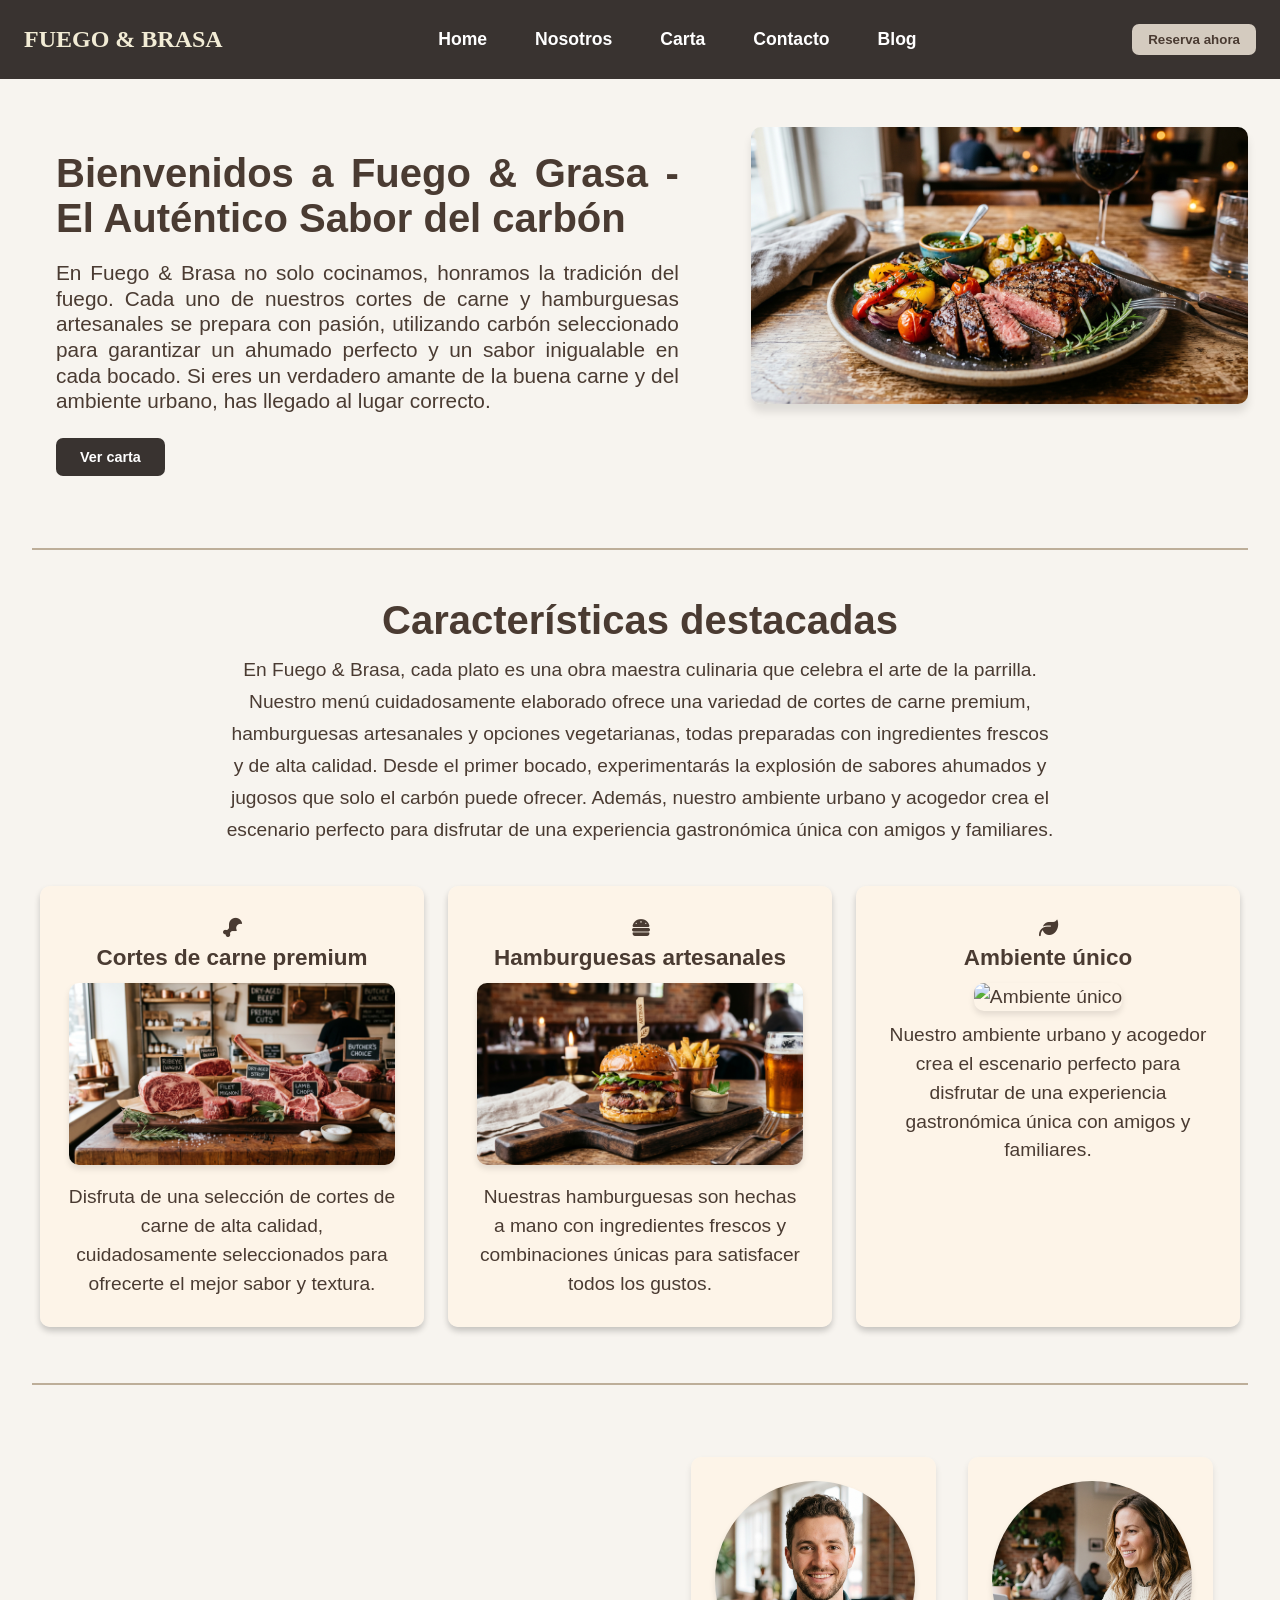
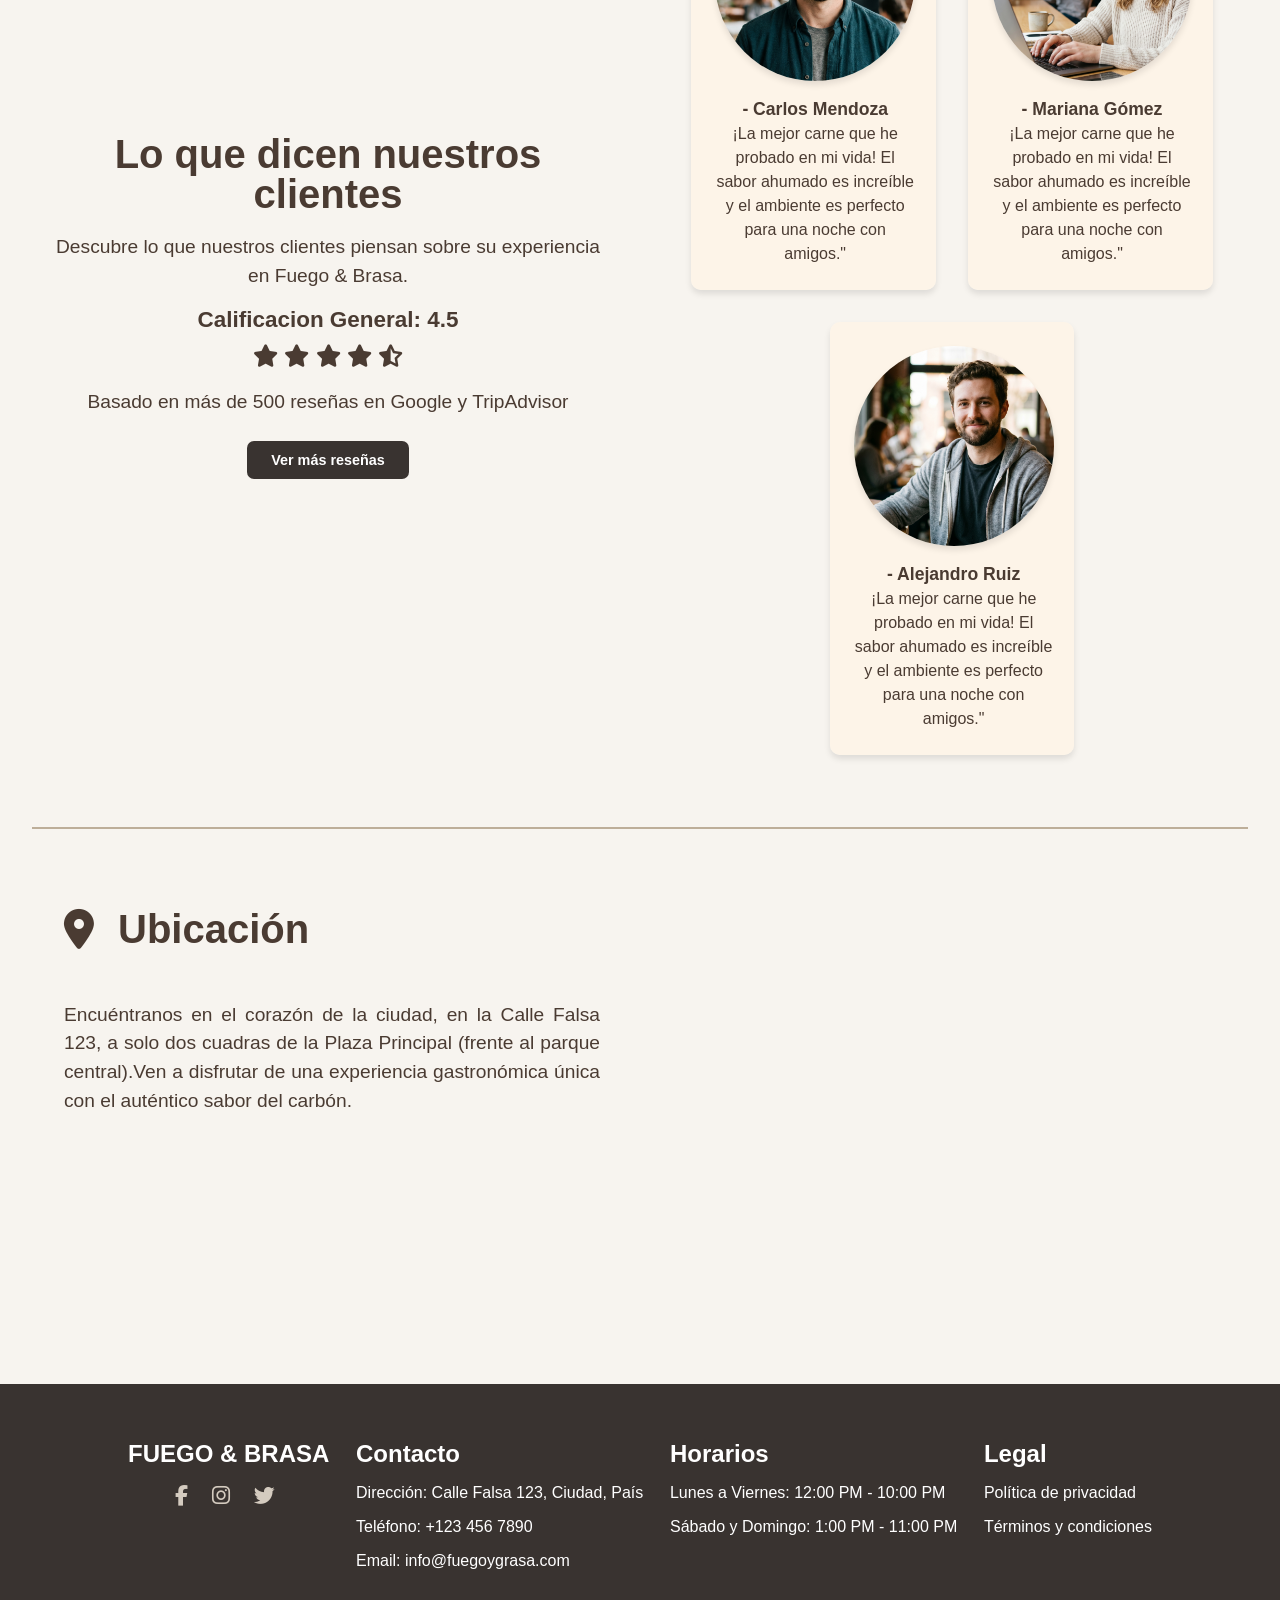
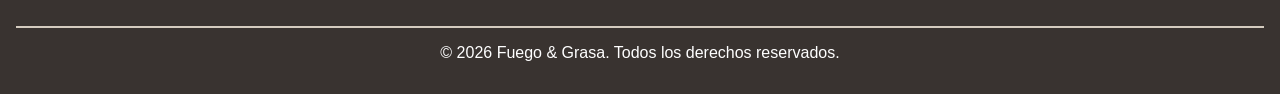
==== index.html @ 86fd3801 "Commit de la implementación del apartado de "Nosotros" con algunas secciones y con sus respectivos e" ====
<!DOCTYPE html>
<html lang="en">
<head>
    <meta charset="UTF-8">
    <meta name="viewport" content="width=device-width, initial-scale=1.0">
    <link rel="stylesheet" href="styles/styles.css">
    <link rel="icon" href="assets/favicon.ico" type="image/x-icon">
    <link rel="stylesheet" href="https://cdnjs.cloudflare.com/ajax/libs/font-awesome/6.5.1/css/all.min.css">
    <title>Fuego & Brasa</title>
</head>
<body>
    <header>
        <nav>
            <h2 class="logo">FUEGO & BRASA</h2>
            <ul>
                <li><a href="index.html">Home</a></li>
                <li><a href="nosotros.html">Nosotros</a></li>
                <li><a href="#carta">Carta</a></li>
                <li><a href="#contacto">Contacto</a></li>
                <li><a href="#blog">Blog</a></li>
            </ul>
            <button class="btn-reservar">Reserva ahora</button>
        </nav>
    </header>
    <main>
        <section id="contenido-principal"> 
            <div class="contenido-texto">
                <h2>Bienvenidos a Fuego & Grasa - El Auténtico Sabor del carbón</h2>
                <p>En Fuego & Brasa no solo cocinamos, honramos la tradición del fuego. Cada uno de nuestros cortes de carne y hamburguesas artesanales se prepara con pasión, utilizando carbón seleccionado para garantizar un ahumado perfecto y un sabor inigualable en cada bocado. Si eres un verdadero amante de la buena carne y del ambiente urbano, has llegado al lugar correcto.</p>
                <button class="btn-verCarta">Ver carta</button>
            </div>    
            <div class="contenido-imagen">
                <img src="assets/img/ImgHero.jpeg" alt="Imagen de carne a la parrilla" class="hero-image">
            </div>     
        </section>
        <hr class="separacion">
        <section id="contenido-destacado">
            <div class="contenido-texto">
                <h2>Características destacadas</h2>
                <p>En Fuego & Brasa, cada plato es una obra maestra culinaria que celebra el arte de la parrilla. Nuestro menú cuidadosamente elaborado ofrece una variedad de cortes de carne premium, hamburguesas artesanales y opciones vegetarianas, todas preparadas con ingredientes frescos y de alta calidad. Desde el primer bocado, experimentarás la explosión de sabores ahumados y jugosos que solo el carbón puede ofrecer. Además, nuestro ambiente urbano y acogedor crea el escenario perfecto para disfrutar de una experiencia gastronómica única con amigos y familiares.</p>
            </div>    
                

                <div class="caracteristicas">
                    <div class="caracteristica">
                        <i class="fas fa-drumstick-bite"></i>
                        <h3>Cortes de carne premium</h3>
                        <img src="assets/img/ImgCarnes.jpeg" alt="Cortes de carne premium" class="caracteristica-imagen">
                        <p>Disfruta de una selección de cortes de carne de alta calidad, cuidadosamente seleccionados para ofrecerte el mejor sabor y textura.</p>
                    </div>
                    <div class="caracteristica">
                        <i class="fas fa-hamburger"></i>
                        <h3>Hamburguesas artesanales</h3>
                        <img src="assets/img/ImgHamburguesa.jpeg" alt="Hamburguesas artesanales" class="caracteristica-imagen">
                        <p>Nuestras hamburguesas son hechas a mano con ingredientes frescos y combinaciones únicas para satisfacer todos los gustos.</p>
                    </div>
                    <div class="caracteristica">
                        <i class="fas fa-leaf"></i>
                        <h3>Ambiente único</h3>
                        <img src="assets/img/ImgAmbiente.jpeg" alt="Ambiente único" class="caracteristica-imagen">
                        <p>Nuestro ambiente urbano y acogedor crea el escenario perfecto para disfrutar de una experiencia gastronómica única con amigos y familiares.</p>
                    </div>
                </div>
        </section>
        <hr class="separacion">
        <section id="contenedor-testimonios">
            <div class="contenido-texto">
                <h2>Lo que dicen nuestros clientes</h2>
                <p>Descubre lo que nuestros clientes piensan sobre su experiencia en Fuego & Brasa.</p>

                <h3 class="calificacion">Calificacion General: 4.5 
                    <div class="estrellas">
                        <i class="fas fa-star"></i>
                        <i class="fas fa-star"></i>
                        <i class="fas fa-star"></i>
                        <i class="fas fa-star"></i>
                        <i class="fas fa-star-half-alt"></i>
                    </div>
                </h3>
                <p>Basado en más de 500 reseñas en Google y TripAdvisor</p>
                <button class="btn-verResenas">Ver más reseñas</button>
            </div>

            <div class="testimonios">
                <div class="testimonio">
                    <img src="assets/img/ImgCarlosMendoza.jpeg" alt="Carlos Mendoza" class="testimonio-imagen">
                    <p><span class="nombre-persona">- Carlos Mendoza</span><br>¡La mejor carne que he probado en mi vida! El sabor ahumado es increíble y el ambiente es perfecto para una noche con amigos."</p> 
                    
                </div>
                <div class="testimonio">
                    <img src="assets/img/ImgMarianaGomez.jpeg" alt="Mariana Gómez" class="testimonio-imagen">
                    <p><span class="nombre-persona">- Mariana Gómez</span><br>¡La mejor carne que he probado en mi vida! El sabor ahumado es increíble y el ambiente es perfecto para una noche con amigos."</p>
                    
                </div>
                <div class="testimonio">
                    <img src="assets/img/ImgAlejandroRuiz.jpeg" alt="Alejandro Ruiz" class="testimonio-imagen">
                    <p><span class="nombre-persona">- Alejandro Ruiz</span><br>¡La mejor carne que he probado en mi vida! El sabor ahumado es increíble y el ambiente es perfecto para una noche con amigos."</p>
                    
                </div>
            </div>
        </section>
        <hr class="separacion">
        <section id="ubicacion">
            <div class="contenido-texto">
                <h2><i class="fas fa-map-marker-alt"></i>Ubicación</h2>
                <p>Encuéntranos en el corazón de la ciudad, en la Calle Falsa 123, a solo dos cuadras de la Plaza Principal (frente al parque central).Ven a disfrutar de una experiencia gastronómica única con el auténtico sabor del carbón.</p>
            </div>
            <div class="mapa">
                <iframe src="https://www.google.com/maps/embed?pb=!1m18!1m12!1m3!1d3153.0865678901234!2d-122.41941548468123!3d37.77492977975956!2m3!1f0!2f0!3f0!3m2!1i1024!2i768!4f13.1!3m3!1m2!1s0x8085809c12345678%3A0xabcdef1234567890!2sCalle%20Falsa%20123%2C%20Ciudad%20Ejemplo%2C%20Pa%C3%ADs%20Ejemplo!5e0!3m2!1ses-419!2sve!4v1700000000000" width="600" height="450" style="border:0;" allowfullscreen="" loading="lazy"></iframe>
            </div>
    </main>
    <footer>
        <div class="footer-content">
            <div class="primer-contenido">
                <h2>FUEGO & BRASA</h2>
                <div class="redes-sociales">
                    <a href="https://www.facebook.com/fuegoygrasa" target="_blank">
                        <i  class ="fab fa-facebook-f"></i>
                        <span class="texto-oculto">Facebook</span>
                    </a>
                    <a href="https://www.instagram.com/fuegoygrasa" target="_blank">
                        <i class="fab fa-instagram"></i>
                        <span class="texto-oculto">Instagram</span>
                    </a>
                    <a href="https://www.twitter.com/fuegoygrasa" target="_blank">
                        <i class="fab fa-twitter"></i>
                        <span class="texto-oculto">Twitter</span>
                    </a>
                </div>
            </div>
            
            <div class="informacion-contenedor">
                <h2>Contacto</h2>
                <p>Dirección: Calle Falsa 123, Ciudad, País</p>
                <p>Teléfono: +123 456 7890</p>
                <p>Email: info@fuegoygrasa.com</p>
            </div>
            
            <div class="informacion-contenedor">
                <h2>Horarios</h2>
                <p>Lunes a Viernes: 12:00 PM - 10:00 PM</p>
                <p>Sábado y Domingo: 1:00 PM - 11:00 PM</p>
            </div>
            <div class="informacion-contenedor">
                <h2>Legal</h2>
                <p>Política de privacidad</p>
                <p>Términos y condiciones</p>
            </div>
        </div>
        <hr>
        <p class="copyright">&copy; 2026 Fuego & Grasa. Todos los derechos reservados.</p>
    </footer>
</body>
</html>
---- styles/styles.css ----
* {
    margin: 0;
    padding: 0;
    box-sizing: border-box;
    font-family: 'Open Sans', sans-serif;
}

body {
    background-color: #F7F4EF;
    color: #4A3B32;
}


nav {
    background-color: #393330;
    color: #fff;
    padding: 1.5rem;
    display: flex;
    align-items: center;
    gap: 7rem;
    justify-content: space-between;
    width: 100%; /* Asegura que el nav ocupe todo el ancho de la página */
}

nav .logo {
    font-size: 1.5rem;
    font-weight: bold;
    color: #fff9e0ef;
    font-family: 'Spicy Rice', cursive;
}

nav ul {
    list-style: none;
    display: flex;
    gap: 3rem;
}


nav ul li a {
    color: #fff;
    text-decoration: none;
    font-weight: bold;
    font-size: 1.1rem;
}

nav ul li a:hover {
    text-decoration: underline;
    text-underline-offset: 7px; /*Especiado entre el subrayado y el enlace*/
}

nav .btn-reservar {
    background-color: #fff5e7c8;
    padding: 0.5rem 1rem;
    border: none;
    border-radius: 7px;
    color: #4A3B32;
    font-weight: bold;
    cursor: pointer;
    transform: translateX(0);
    transition: transform 0.3s ease;
}

nav .btn-reservar:hover {
    background-color: #fff5e7;
    transition: background-color 0.3s ease;
    transform: translateX(-5px);
    transition: transform 0.3s ease;
}

nav .btn-reservar:active {
    background-color: #fff5e7c8;
}

main #contenido-principal {
    /*border: 10px solid red;*/
    display: flex;
    flex-direction: row;
    padding: 2rem;
    gap: 3rem;
    margin: 1rem 0;
}

main #contenido-principal .contenido-texto {
    /*border: 10px solid blue;*/
    font-size: 1.2rem;
    text-align: justify;
    padding: 1.5rem;
}

main #contenido-principal .contenido-texto h2 {
    margin-bottom: 1.2rem;
    font-size: 2.5rem;
}

main #contenido-principal .contenido-texto p {
    line-height: 1.6rem;
    font-size: 1.3rem;
}

main #contenido-principal .contenido-texto .btn-verCarta {
    margin-top: 1.5rem;
    background-color: #393330;
    color: #fff;
    padding: 0.7rem 1.5rem;
    border: none;
    border-radius: 7px;
    font-weight: bold;
    font-size: 0.9rem;
    cursor: pointer;
    transform: translateX(0);
    transition: transform 0.3s ease; /* Agrega una transición suave para el movimiento */
}

main #contenido-principal .contenido-texto .btn-verCarta:hover {
    transition: background-color 0.3s ease;
    background-color: #4A3B32;
    transform: translateX(5px);
    transition: transform 0.3s ease; 
}

.hero-image {
    width: 100%;
    height: auto;
    object-fit: cover; /* Asegura que la imagen mantenga su proporción y cubra el área asignada */
    border-radius: 10px;
    box-shadow: 0 8px 8px rgba(0, 0, 0, 0.1);
}


main #contenido-destacado {
    /*border: 10px solid rgb(0, 255, 247);*/
    padding: 1.5rem;
    text-align: center;
    line-height: 1.8rem;
    font-size: 1.2rem;
    display: flex;
    flex-direction: column;
    justify-content: center;
    align-items: center;
    margin: 1rem 0;
}

main #contenido-destacado .contenido-texto {
    /*border: 10px solid rgb(43, 129, 205);*/
    padding: 1rem;
    width: 70%;
}

main #contenido-destacado .contenido-texto h2 {
    margin-bottom: 1.2rem;
    font-size: 2.5rem;
}

main #contenido-destacado .contenido-texto p {
    line-height: 2rem;
    font-size: 1.2rem;
}

main #contenido-destacado .caracteristicas {
    /*border: 10px solid purple;*/
    display: flex;
    gap: 1.5rem;
    margin-top: 0.5rem;
    padding: 1rem;
}

main #contenido-destacado .caracteristicas .caracteristica {
    border: none;
    border-radius: 10px;
    box-shadow: 0 4px 6px rgba(0, 0, 0, 0.2);
    background-color: #fff5e7c8;
    padding: 1.8rem;
    flex: 1; /* Permite que cada característica ocupe el mismo espacio disponible */
    transition: transform 0.3s ease; 
}

main #contenido-destacado .caracteristicas .caracteristica:hover {
    transform: translateY(-5px);
    transition: transform 0.3s ease;
    box-shadow: 0 8px 12px rgba(0, 0, 0, 0.2); /* Agrega una sombra más pronunciada al hacer hover */
}

main #contenido-destacado .caracteristicas .caracteristica-imagen {
    margin: 10px 0;
    border: none;
    width: 100%;
    border-radius: 10px;
    box-shadow: 0 4px 6px rgba(0, 0, 0, 0.1);
    object-fit: cover; /* Asegura que la imagen mantenga su proporción y cubra el área asignada */
}

main #contenedor-testimonios {
    /*border: 10px solid rgb(255, 0, 0);*/
    display: grid;
    grid-template-columns: repeat(2, 1fr);
    gap: 2rem;
    padding: 2rem;
    margin: 1rem 0;
}

main #contenedor-testimonios .contenido-texto {
    /*border: 10px solid rgb(0, 255, 0);*/
    padding: 1.5rem;
    text-align: center;
    line-height: 1.8rem;
    font-size: 1.2rem;
    margin: auto;
}

main #contenedor-testimonios .contenido-texto h2 {
    margin-bottom: 1.2rem;
    font-size: 2.5rem;
    line-height: 2.5rem;
}

main #contenedor-testimonios .contenido-texto .calificacion {
    display: flex;
    flex-direction: column;
    justify-content: center;
    gap: 0.5rem;
    margin: 1rem 0;
}

main #contenedor-testimonios .contenido-texto .btn-verResenas{
    margin-top: 1.5rem;
    background-color: #393330;
    color: #fff;
    padding: 0.7rem 1.5rem;
    border: none;
    border-radius: 7px;
    font-weight: bold;
    font-size: 0.9rem;
    cursor: pointer;
    transform: translateY(0);
    transition: transform 0.3s ease; /* Agrega una transición suave para el movimiento */
}

main #contenedor-testimonios .contenido-texto .btn-verResenas:hover {
    transition: background-color 0.3s ease;
    background-color: #4A3B32;
    transform: translateY(-5px);
    transition: transform 0.3s ease; 
}

main #contenedor-testimonios .testimonios {
    /*border: 10px solid rgb(224, 57, 227);*/
    display: flex;
    flex-wrap: wrap;
    justify-content: center;
    gap: 2rem;
    padding: 1.5rem;
}

main #contenedor-testimonios .testimonio {
    display: grid;
    grid-template-columns: repeat(1, 1fr);
    text-align: justify;
    gap: 1rem;
    border: none;
    background-color: #fff5e7c8;
    padding: 1.5rem;
    border-radius: 10px;
    box-shadow: 0 4px 6px rgba(0, 0, 0, 0.1);
    width: 45%; /* Asegura que cada testimonio ocupe todo el ancho disponible dentro de su contenedor */
    justify-items: center; /* Centra el contenido dentro de cada testimonio */
    overflow: hidden;
}

main #contenedor-testimonios .testimonio .nombre-persona {
    font-weight: bold;
    font-size: 1.1rem;
}

main #contenedor-testimonios .testimonio p {
    font-size: 1rem;
    line-height: 1.5rem;
    text-align: center;
    margin: auto;
}

main #contenedor-testimonios .testimonio .testimonio-imagen {
    width: 200px;
    height: 200px;
    border-radius: 50%;
    object-fit: cover;
    box-shadow: 0 4px 6px rgba(0, 0, 0, 0.1);
}

main #ubicacion {
    display: grid;
    grid-template-columns: repeat(2, 1fr);
    /*border: 10px solid rgb(255, 0, 255);*/
    padding: 1.5rem;
    text-align: center;
    line-height: 1.8rem;
    font-size: 1.2rem;
    margin: 1rem 0;
}

main #ubicacion .contenido-texto {
    /*border: 10px solid rgb(0, 255, 255);*/
    padding: 1.5rem;
    text-align: center;
    line-height: 1.8rem;
    font-size: 1.2rem;
    text-align: justify;
}

main #ubicacion .contenido-texto h2 {
    margin-bottom: 1.2rem;
    font-size: 2.5rem;
    display: flex;
    flex-direction: row;
    gap : 1.5rem;
    align-items: center;
    /*border: 10px solid rgb(255, 255, 0);*/
    padding: 1rem;
}

main #ubicacion .contenido-texto p{
    /*border: #393330 10px solid;*/
    padding: 1rem;
}

main .separacion{
    border:none;
    border-top: 2px solid #bdae99;
    margin: 0 2rem;
}

footer {
    background-color: #393330;
    color: #fff;
    text-align: center;
    padding: 1rem;
    margin-top: 2rem;
}

footer .footer-content {
    display: flex;
    flex-direction: row;
    gap: 1rem;
    justify-content: space-between;
    align-items: flex-start;
    padding: 2.5rem 7rem;
}

footer .primer-contenido {
    display: flex;
    gap: 1rem;
    flex-direction: column;
    align-items: center;
}


footer .redes-sociales {
    display: flex;
    gap: 1rem;
    flex-direction: row;
}

footer .redes-sociales a {
    color: #fff5e7c8;
    text-decoration: none;
    font-size: 1.3rem;
}
footer .redes-sociales a i {
    margin-right: 0.5rem;
    transition: color 0.3s ease;
}

footer .redes-sociales i:hover {
    color: #fff5e7;
    transition: color 0.3s ease;
}

footer .texto-oculto{
    display: none; /*Oculta el texto, pero sigue siendo accesible para lectores de pantalla*/
}

footer .informacion-contenedor {
    display: flex;
    flex-direction: column;
    gap: 1rem;
    align-items: flex-start;
}

footer hr {
    margin: 1rem 0;
    border: none;
    border-top: 2px solid #fff5e7c8;
}

footer .copyright {
    font-size: 1rem;
    color: #ffffff;
    padding-bottom: 1rem;
}


main #presentacion-contenido{
    background-image: url("/assets/img/ImgFondoNosotros.jpeg");
    background-size: cover;
    height: 100vh;
    overflow: hidden;
    justify-content: center;
}

main #presentacion-contenido .capa-oscura{
    background: rgba(55, 56, 57, 0.7);
    height: 100vh;   
    /*border: 10px solid crimson;*/
    display: flex;
    flex-direction: column;
    justify-content: center;
}

main #presentacion-contenido .capa-oscura .contenido-capa{
    /*border: 10px solid rgb(47, 220, 20);*/
    text-align: center;
    color: #fff;
    line-height: 1.8rem;
    font-size: 1.8rem;
    padding: 30px;
}

main #presentacion-contenido .capa-oscura .contenido-capa h2{
    /*border: 10px solid rgb(38, 130, 23);*/
    margin-bottom: 1rem;
    padding: 10px;
}

main #presentacion-contenido .capa-oscura .contenido-capa .btn-reserva{
    border: 3px solid white;
    border-radius: 40px;
    margin-top: 20px;
    margin-bottom: 1rem;
    padding: 15px 40px;
    font-size: 1.1rem;
    background: none;
    color: #fff;
    cursor: pointer;
}

main #presentacion-contenido .capa-oscura .contenido-capa .btn-reserva:hover{
    text-decoration: underline;
    text-underline-offset: 7px;
    transition: 0.3 ease;
}

main #historia{
    /*border: 10px solid cornflowerblue;*/
}

main #historia .contenido{
    /*border: 10px solid rgb(79, 110, 168);*/
    display: flex;
    gap: 10px;
}

main #historia .contenido .contenido-texto{
    /*border: 10px solid rgb(46, 64, 97);*/
    padding: 40px;
    margin-bottom: 10px;
    text-align: justify;
    font-size: 1.2rem;
    line-height: 1.8rem;
}
main #historia .contenido .contenido-texto h2{
    /*border: 10px solid rgb(39, 217, 190);*/
    padding: 15px;
    margin-bottom: 10px;
    text-align: justify;
}

main #historia .contenido .contenido-texto p{
    /*border: 10px solid rgb(39, 217, 190);*/
    padding: 15px;
    margin-bottom: 10px;
    text-align: justify;
}

main #historia .contenido .imagen-historia{
    width: 50%;
    height: auto;
    object-fit: cover;
    border-radius: 5px;
}
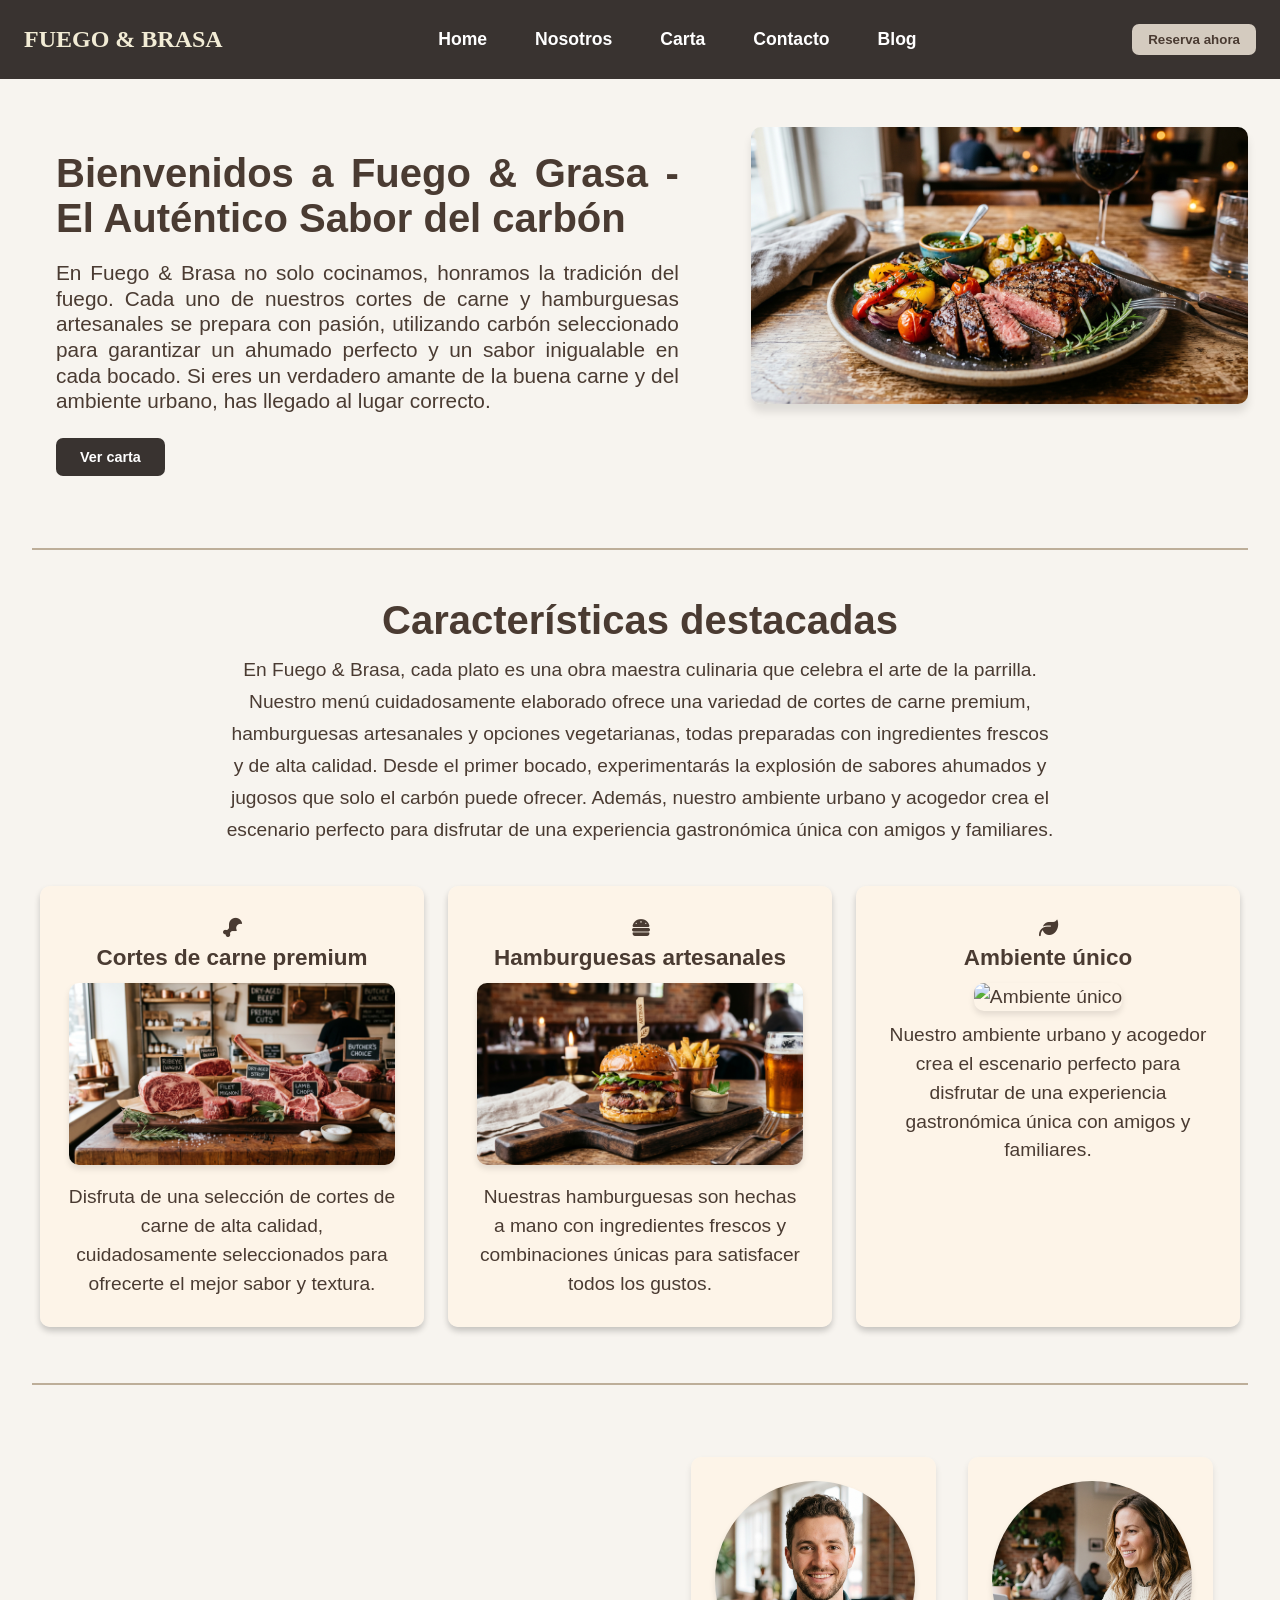
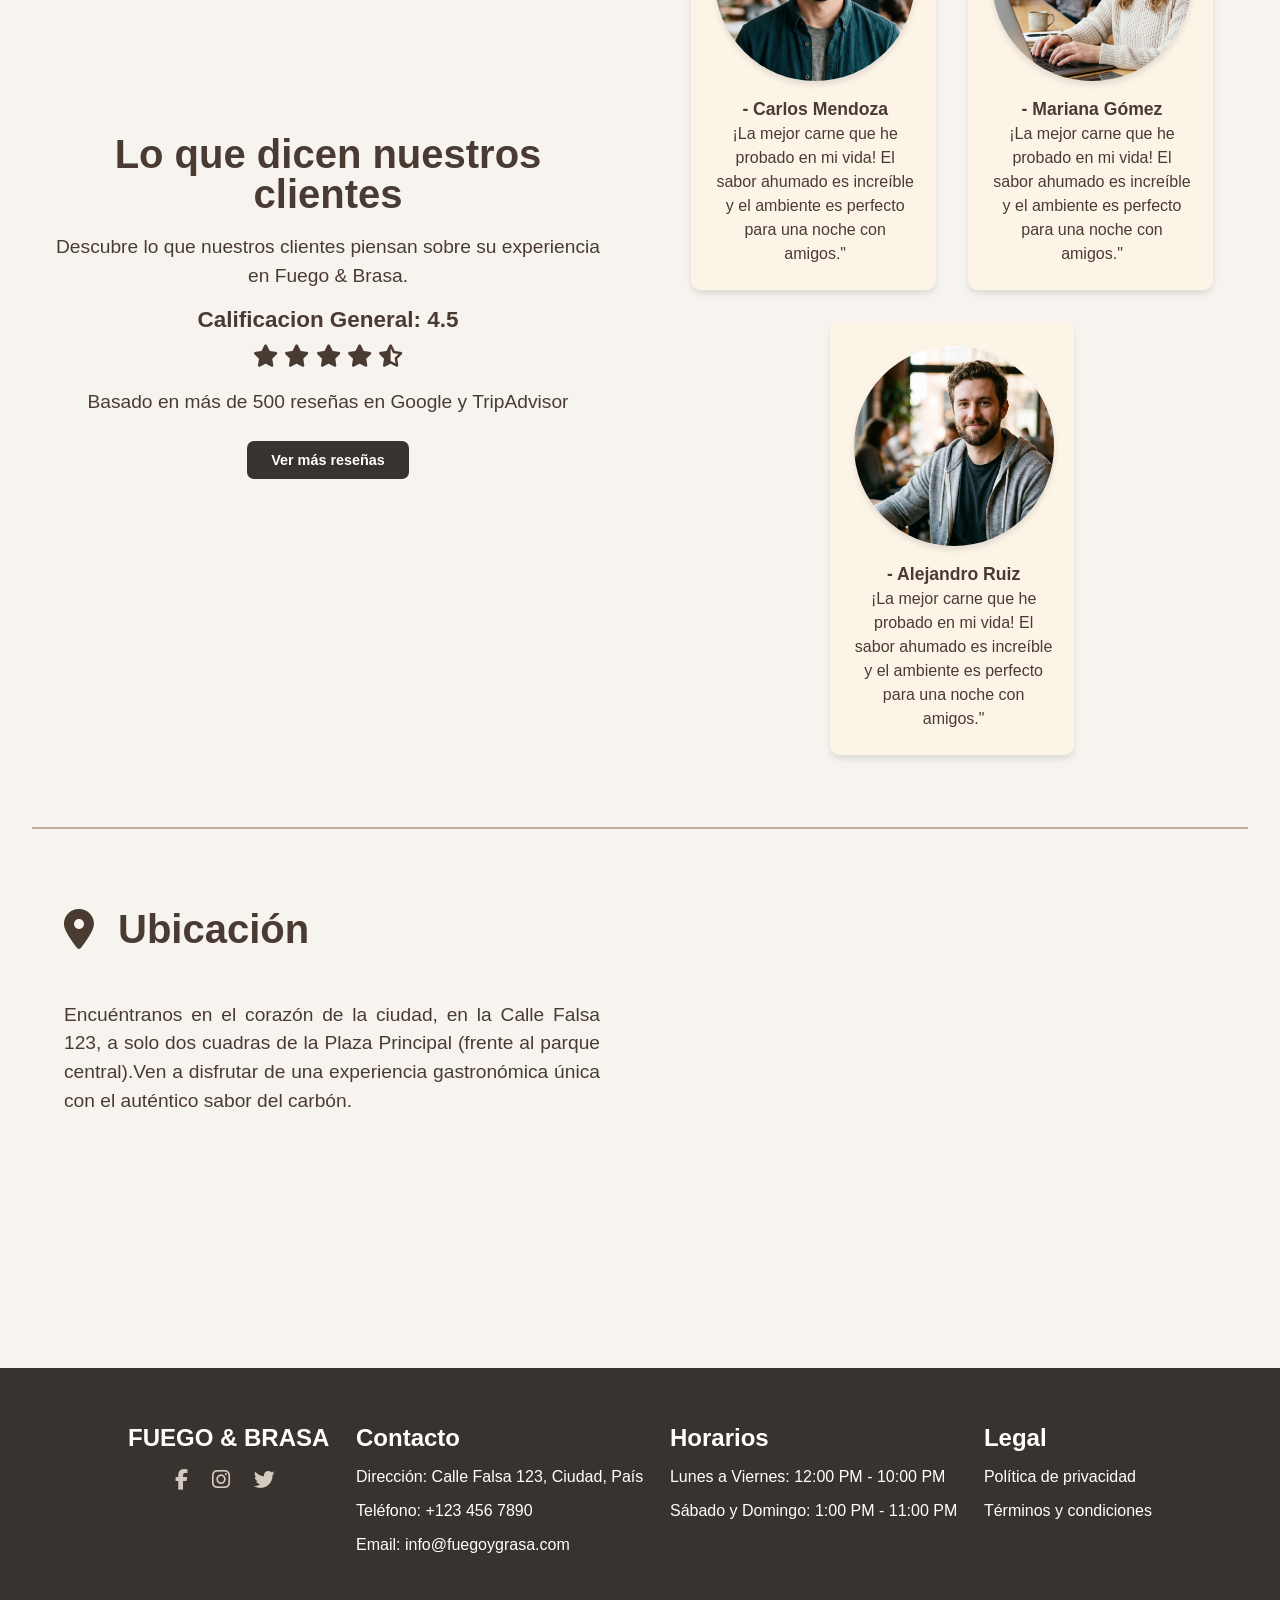
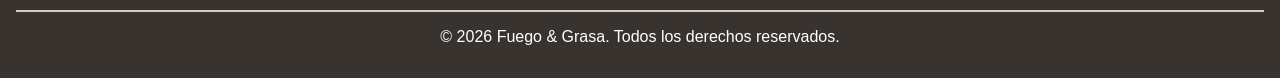
==== commit 19409a5b: "Commit de la creacion de carta.html con una primera seccion de presentacion con sus respectivos esti" ====
--- a/index.html
+++ b/index.html
@@ -15,7 +15,7 @@
             <ul>
                 <li><a href="index.html">Home</a></li>
                 <li><a href="nosotros.html">Nosotros</a></li>
-                <li><a href="#carta">Carta</a></li>
+                <li><a href="carta.html">Carta</a></li>
                 <li><a href="#contacto">Contacto</a></li>
                 <li><a href="#blog">Blog</a></li>
             </ul>
--- a/styles/styles.css
+++ b/styles/styles.css
@@ -333,7 +333,6 @@
     color: #fff;
     text-align: center;
     padding: 1rem;
-    margin-top: 2rem;
 }
 
 footer .footer-content {
@@ -486,3 +485,207 @@
     object-fit: cover;
     border-radius: 5px;
 }
+
+main #objetivo-restaurante {
+    /*border: 10px solid salmon;*/
+    background-image: url("/assets/img/ImgObjetivos.jpeg");
+    height: 120vh;
+    background-size: cover;
+    background-attachment: fixed;
+    color: #f4f4f4;
+}
+
+main #objetivo-restaurante .capa-oscura{
+    background: rgba(55, 56, 57, 0.7);
+    height: 120vh;
+    /*border: 10px solid rgb(130, 61, 54);*/
+    justify-content: center;
+    align-content: center;
+}
+
+main #objetivo-restaurante .capa-oscura h2{
+    /*border: 10px solid forestgreen;*/
+    text-align: center;
+    align-content: center;
+    font-size: 2rem;
+    margin-bottom: 9rem;
+}
+
+main #objetivo-restaurante .contenido {
+    /*border: 10px solid rgb(72, 53, 194);*/
+    padding: 10px;
+    margin: auto;
+}
+
+main #objetivo-restaurante .contenido p{
+    /*border: 10px solid rgb(53, 194, 163);*/
+    padding: 20px;
+    line-height: 2rem;
+}
+
+main #objetivo-restaurante .contenido-grupo {
+    /*border: 10px solid rgb(4, 242, 56);*/
+    display: grid;
+    grid-template-columns: repeat(3,1fr);
+    text-align: center;
+    font-size: 1.4rem;
+    gap: 20x;
+}
+
+main #objetivo-restaurante .contenido:not(:last-child) {
+    border-right: 2px solid rgba(255, 255, 255, 0.941); /* Línea blanca semi-transparente */
+}
+
+main #equipo-restaurante {
+    /*border: 10px solid fuchsia;*/
+    display: grid;
+    grid-template-columns: repeat(1, 1fr);
+    gap: 10px;
+    margin-bottom: 20px;
+}
+
+main #equipo-restaurante hr {
+    margin: 1rem 12rem;
+    border: none;
+    border-top: 2px solid #7b7265c8;
+}
+
+main #equipo-restaurante .contenido-texto {
+    /*border: 10px solid rgb(25, 21, 137);*/
+    margin: auto;
+    padding: 20px;
+    text-align: center;
+    width: 70%;
+}
+
+main #equipo-restaurante .contenido-texto h2{
+    /*border: 10px solid rebeccapurple;*/
+    font-size: 2rem;
+    margin-bottom: 1rem;
+    padding: 15px;
+}
+main #equipo-restaurante .contenido-texto h2 i{
+    margin-right: 15px;
+}
+
+main #equipo-restaurante .contenido-texto p{
+    /*border: 10px solid rgb(112, 153, 51);*/
+    font-size: 1.4rem;
+    padding: 15px;
+    line-height: 2rem;
+}
+
+main #equipo-restaurante .presentacion-equipo {
+    /*border: 10px solid rgb(255, 0, 30);*/
+    display: flex;
+    flex-direction: row;
+    flex-wrap: wrap;
+    justify-content: center;
+    gap: 20px;
+    padding: 10px;
+}
+
+main #equipo-restaurante .presentacion-equipo .personal{
+    width: 30%; /* Asegura que cada testimonio ocupe todo el ancho disponible dentro de su contenedor */
+    padding: 20px; 
+    text-align: center;
+    gap: 1rem;
+    border: none;
+    background-color: #fff5e7c8;
+    border-radius: 10px;
+    box-shadow: 0 4px 6px rgba(0, 0, 0, 0.1);
+    justify-items: center; /* Centra el contenido dentro de cada testimonio */
+    overflow: hidden;
+    transform: translateY(0);
+    transition: transform 0.3s ease;
+}
+
+main #equipo-restaurante .presentacion-equipo .personal:hover{
+    transform: translateY(-5px);
+    transition: all 0.3s ease;
+    box-shadow: 0 7px 10px rgba(0, 0, 0, 0.2);
+}
+
+
+main #equipo-restaurante .presentacion-equipo .personal .personal-imagen{
+    width: 200px;
+    height: 200px;
+    border-radius: 50%;
+    object-fit: cover;
+    box-shadow: 0 4px 6px rgba(0, 0, 0, 0.1);
+    margin-bottom: 20px;
+}
+
+main #equipo-restaurante .presentacion-equipo .personal ul{
+    font-size: 1.1rem;
+    line-height: 1.5rem;
+    list-style: none;
+}
+
+main #equipo-restaurante .presentacion-equipo .personal ul li{
+    padding: 5px 0;
+}
+
+main #mapa-restaurante {
+    height: 80vh;
+}
+
+main #mapa-restaurante .mapa iframe{
+    height: 80vh;
+}
+
+
+/*ESTILOS DE LA CARTA.HTML*/
+main #carta-contenido {
+    /*border: 10px solid blue;*/
+    background-image: url("/assets/img/ImgFondoCarta.jpeg");
+    background-size: cover;
+    background-attachment: fixed;
+    height: 100vh;
+    color: #fff;
+    text-align: center;
+}
+
+main #carta-contenido .capa-oscura{
+    /*border: 10px solid rgb(0, 255, 221);*/
+    height: 100vh;
+    background: rgba(55, 56, 57, 0.7);
+    display: flex;
+    flex-direction: column;
+    justify-content: center;
+    align-items: center;
+}
+
+main #carta-contenido .capa-oscura .contenido{
+    /*border: 10px solid rebeccapurple;*/
+    padding: 30px;
+    width: 60%;
+    font-size: 1.8rem;
+}
+
+main #carta-contenido .capa-oscura .contenido h2{
+    margin-bottom: 1rem;
+}
+
+main #carta-contenido .capa-oscura .contenido p {
+    line-height: 2.5rem;
+}
+
+main #carta-contenido .capa-oscura .contenido #btn-verCarta{
+    border: 3px solid white;
+    border-radius: 40px;
+    margin-top: 20px;
+    margin-bottom: 1rem;
+    padding: 15px 40px;
+    font-size: 1.1rem;
+    background: none;
+    color: #fff;
+    cursor: pointer;
+}
+
+main #carta-contenido .capa-oscura .contenido #btn-verCarta:hover{
+    text-decoration: underline;
+    text-underline-offset: 7px;
+    transition: 0.3 ease;
+}
+
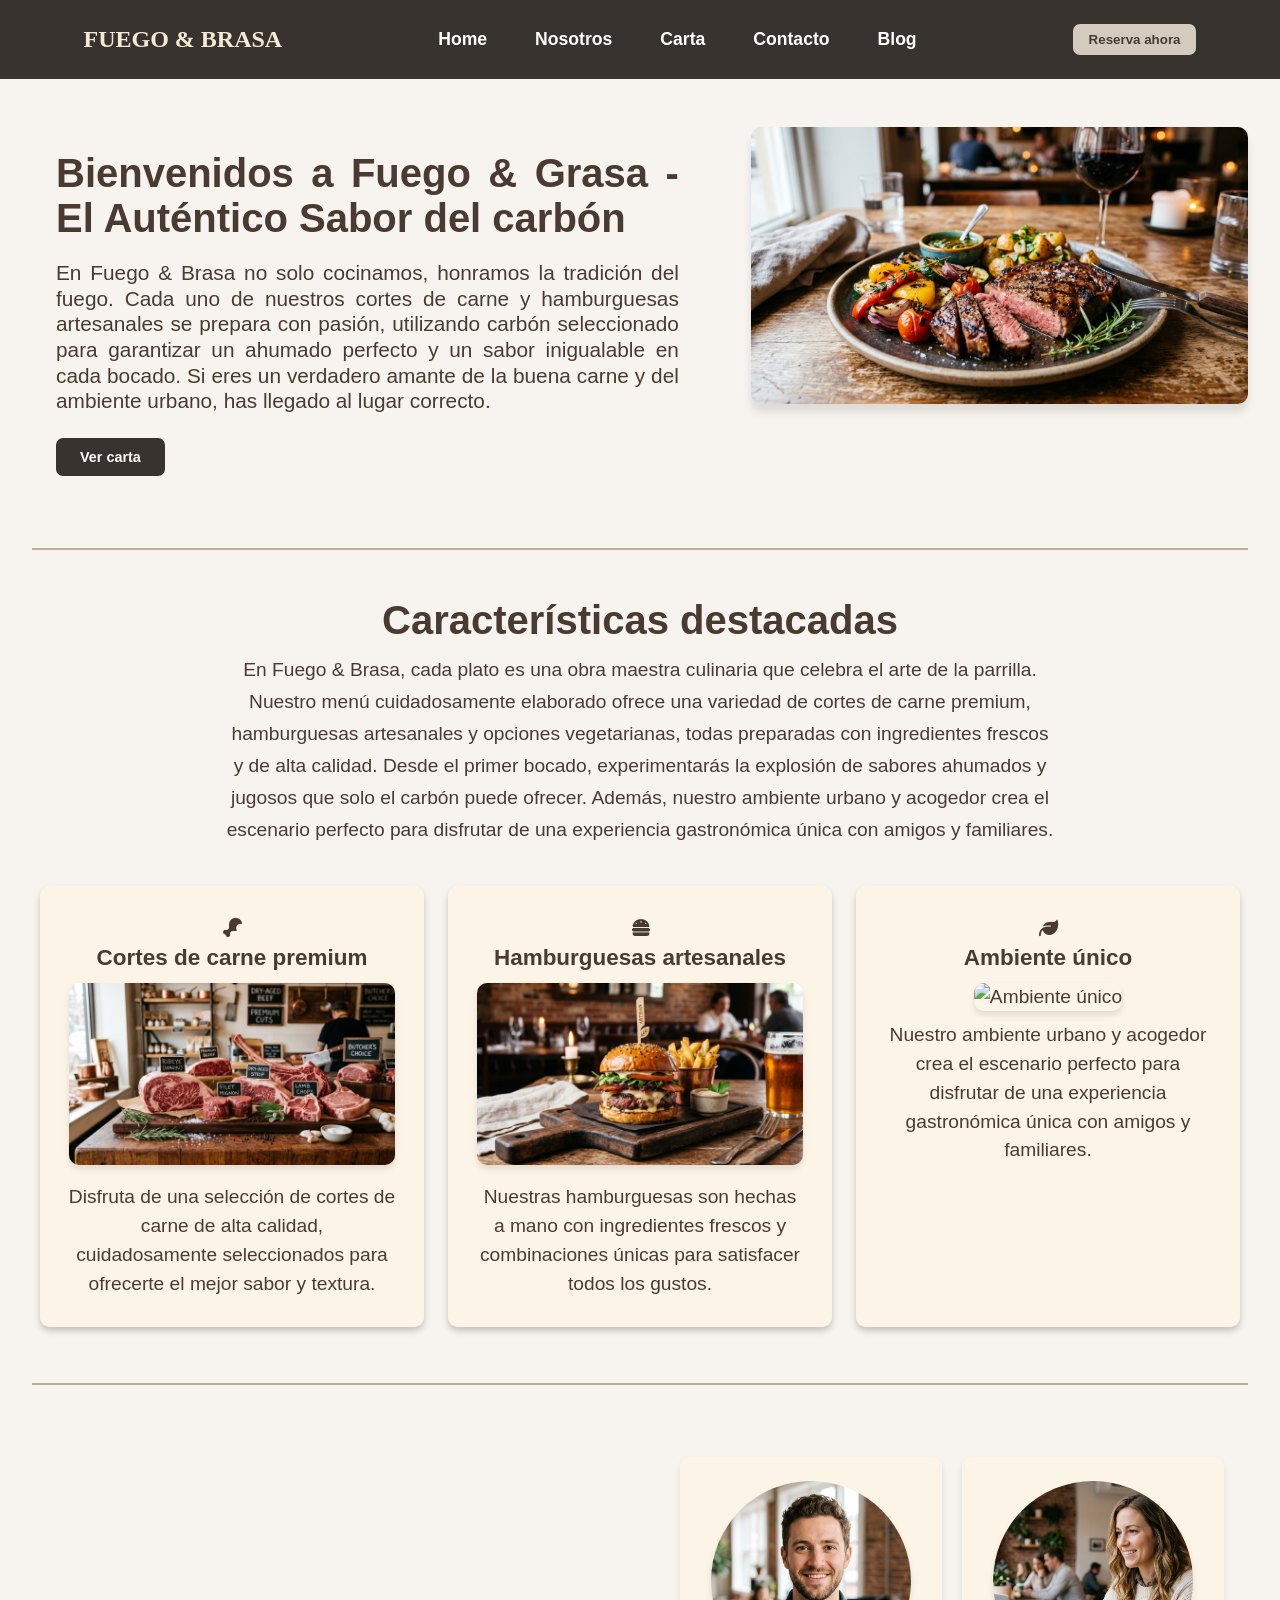
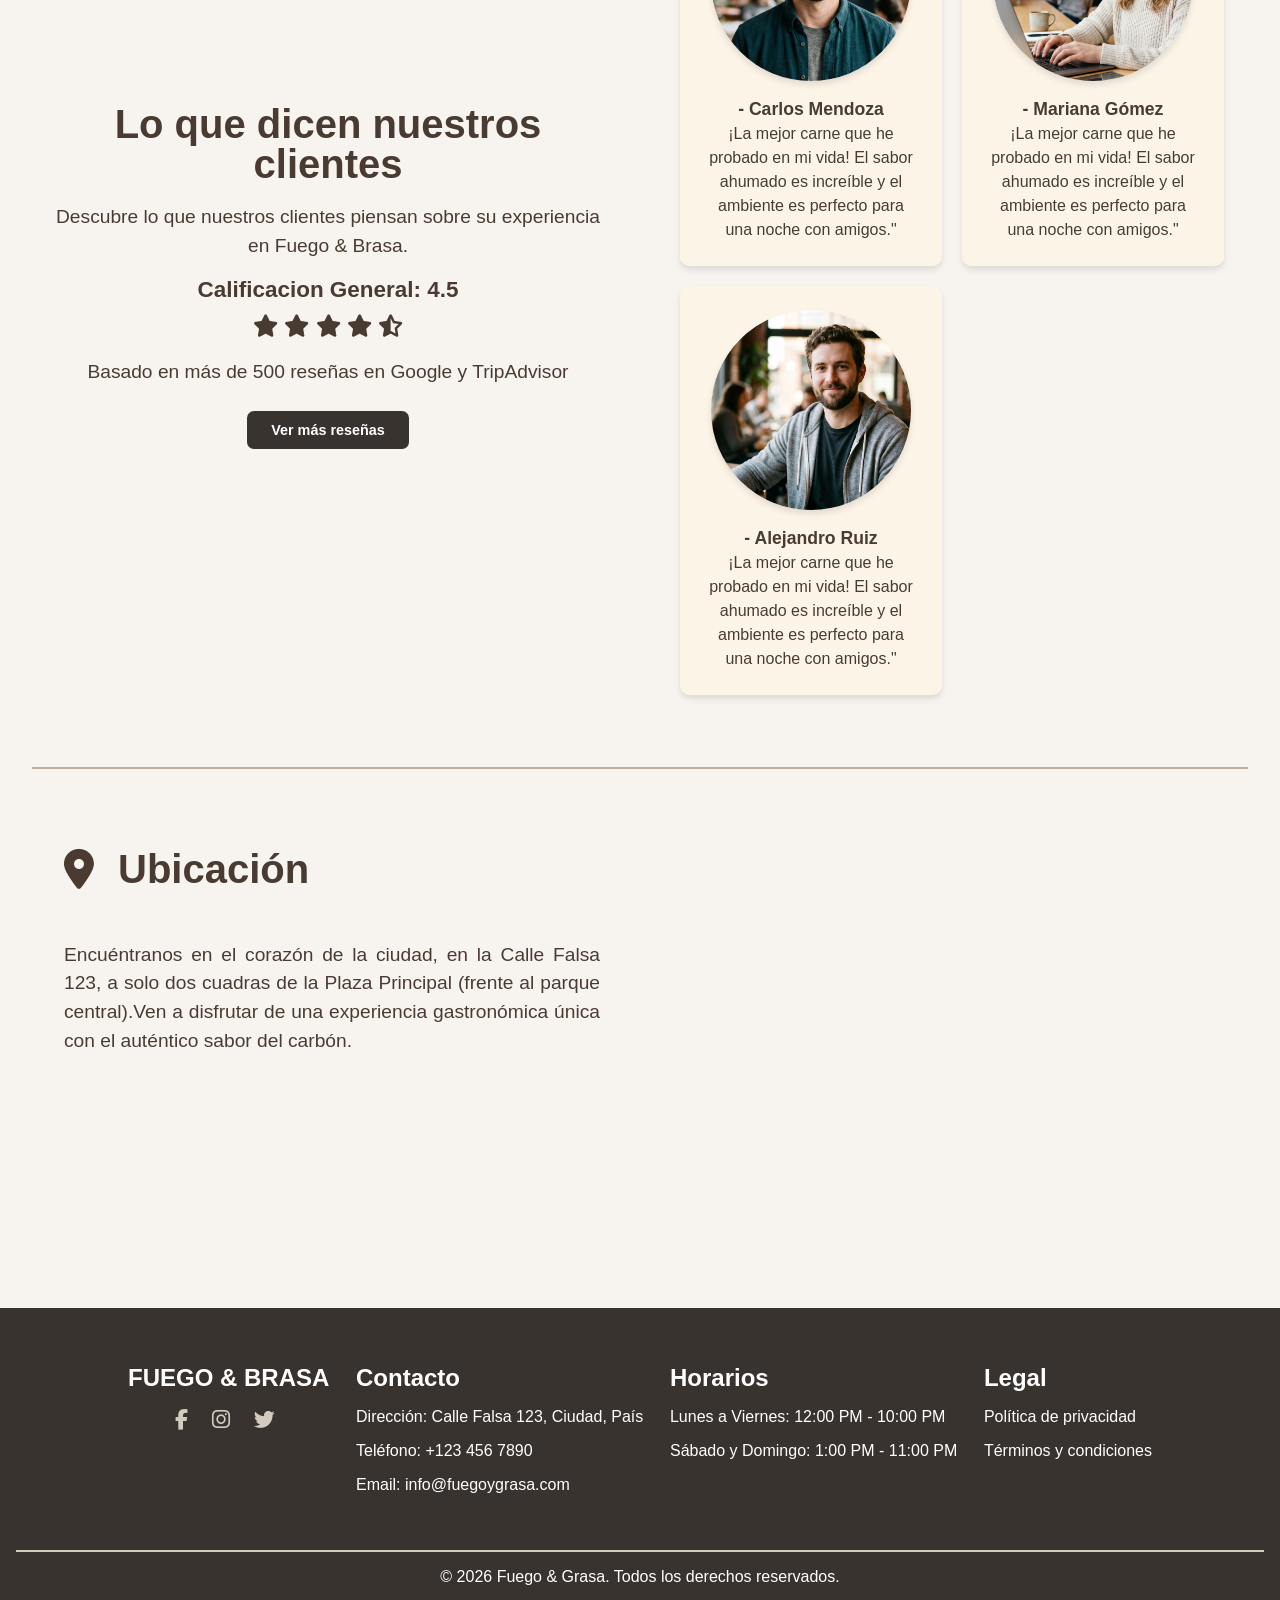
==== commit 756a35df: "Commit de la implementacion del diseño responsivo para el nav y footer general y para el apartado de" ====
--- a/index.html
+++ b/index.html
@@ -11,13 +11,17 @@
 <body>
     <header>
         <nav>
+            <button class="menu-hamburguesa">
+                <i class="fas fa-bars icono-abrir"></i>
+                <i class="fas fa-times icono-cerrar"></i>
+            </button>
             <h2 class="logo">FUEGO & BRASA</h2>
             <ul>
                 <li><a href="index.html">Home</a></li>
                 <li><a href="nosotros.html">Nosotros</a></li>
                 <li><a href="carta.html">Carta</a></li>
-                <li><a href="#contacto">Contacto</a></li>
-                <li><a href="#blog">Blog</a></li>
+                <li><a href="contacto.html">Contacto</a></li>
+                <li><a href="blog.html">Blog</a></li>
             </ul>
             <button class="btn-reservar">Reserva ahora</button>
         </nav>
@@ -106,7 +110,7 @@
                 <p>Encuéntranos en el corazón de la ciudad, en la Calle Falsa 123, a solo dos cuadras de la Plaza Principal (frente al parque central).Ven a disfrutar de una experiencia gastronómica única con el auténtico sabor del carbón.</p>
             </div>
             <div class="mapa">
-                <iframe src="https://www.google.com/maps/embed?pb=!1m18!1m12!1m3!1d3153.0865678901234!2d-122.41941548468123!3d37.77492977975956!2m3!1f0!2f0!3f0!3m2!1i1024!2i768!4f13.1!3m3!1m2!1s0x8085809c12345678%3A0xabcdef1234567890!2sCalle%20Falsa%20123%2C%20Ciudad%20Ejemplo%2C%20Pa%C3%ADs%20Ejemplo!5e0!3m2!1ses-419!2sve!4v1700000000000" width="600" height="450" style="border:0;" allowfullscreen="" loading="lazy"></iframe>
+                <iframe src="https://www.google.com/maps/embed?pb=!1m18!1m12!1m3!1d3153.0865678901234!2d-122.41941548468123!3d37.77492977975956!2m3!1f0!2f0!3f0!3m2!1i1024!2i768!4f13.1!3m3!1m2!1s0x8085809c12345678%3A0xabcdef1234567890!2sCalle%20Falsa%20123%2C%20Ciudad%20Ejemplo%2C%20Pa%C3%ADs%20Ejemplo!5e0!3m2!1ses-419!2sve!4v1700000000000" width="100%" height="450" style="border:0;" allowfullscreen="" loading="lazy"></iframe>
             </div>
     </main>
     <footer>
--- a/styles/styles.css
+++ b/styles/styles.css
@@ -17,9 +17,19 @@
     padding: 1.5rem;
     display: flex;
     align-items: center;
-    gap: 7rem;
-    justify-content: space-between;
+    gap: 3%;
+    justify-content: space-around;
     width: 100%; /* Asegura que el nav ocupe todo el ancho de la página */
+    margin: 0 auto;
+}
+
+nav .menu-hamburguesa{
+    display: none;
+    background: none;
+    border: none;
+    color: #fff;
+    font-size: 1.5rem;
+    cursor: pointer;
 }
 
 nav .logo {
@@ -244,10 +254,12 @@
 
 main #contenedor-testimonios .testimonios {
     /*border: 10px solid rgb(224, 57, 227);*/
-    display: flex;
-    flex-wrap: wrap;
-    justify-content: center;
-    gap: 2rem;
+    display: grid;
+    /* Define columnas que se adaptan solas con un tamaño mínimo y máximo ↔️ */
+    grid-template-columns: repeat(auto-fit, minmax(250px, 1fr)); 
+    gap: 20px;
+    width: 100%;
+    justify-content: center;
     padding: 1.5rem;
 }
 
@@ -261,7 +273,7 @@
     padding: 1.5rem;
     border-radius: 10px;
     box-shadow: 0 4px 6px rgba(0, 0, 0, 0.1);
-    width: 45%; /* Asegura que cada testimonio ocupe todo el ancho disponible dentro de su contenedor */
+    width: 100%; /* Asegura que cada testimonio ocupe todo el ancho disponible dentro de su contenedor */
     justify-items: center; /* Centra el contenido dentro de cada testimonio */
     overflow: hidden;
 }
@@ -689,3 +701,631 @@
     transition: 0.3 ease;
 }
 
+main #entradas-carta {
+    /*border: 10px solid forestgreen;*/
+    display: flex;
+    flex-direction: column;
+    flex-wrap: wrap;
+    justify-content: center;
+}
+
+main #entradas-carta .presentacion{
+    /*border: 10px solid aqua;*/
+    text-align: center;
+    padding: 30px;
+    font-size: 1.5rem;
+    line-height: 2.5rem;
+}
+
+main #entradas-carta .platos-grid-layout{
+    /*border: 10px solid rgb(6, 240, 29);*/
+    display: flex;
+    flex-wrap: wrap;
+    overflow: hidden;
+    gap: 20px;
+    justify-content: center;
+}
+
+main #entradas-carta .platos-grid-layout .plato-tarjeta{
+    border: none;
+    background-size: cover;
+    background-position: center;
+    height: 40vh;
+    width: calc(33.33% - 20px);
+    color: white;
+    position: relative;
+    overflow: hidden;
+    border-radius: 10px;
+    box-shadow: 0 4px 6px rgba(0, 0, 0, 0.1);
+    margin: 20px 0px;
+}
+
+main #entradas-carta .platos-grid-layout .plato-tarjeta .contenido-capa{
+    border: none;
+    background: rgba(55, 56, 57, 0.85); /* Color gris oscuro con opacidad */
+    position: absolute;
+    top: 0;
+    left: 0;
+    width: 100%;
+    height: 100%;
+    display: flex;
+    flex-direction: column;
+    justify-content: center;
+    align-items: center;
+    text-align: center;
+    font-size: 20px;
+    line-height: 1.8rem;
+    padding: 20px;
+    box-sizing: border-box;
+    color: white;
+    opacity: 0; 
+    transition: opacity 0.4s ease;
+}
+
+main #entradas-carta .platos-grid-layout .plato-tarjeta .contenido-capa:hover{
+    opacity: 1;
+}
+
+.separacion-carta{
+    border: none;
+    border-top: 3px solid rgb(169, 143, 104);
+    margin: 10px 5rem;
+
+}
+
+.entrada-1 {
+    background-image: url("/assets/img/ImgPlatoEntrada1.jpeg"); 
+}
+.entrada-2 {
+    background-image: url("/assets/img/ImgPlatoEntrada2.jpeg"); 
+}
+.entrada-3 {
+    background-image: url("/assets/img/ImgPlatoEntrada3.jpeg"); 
+}
+.entrada-4 {
+    background-image: url("/assets/img/ImgPlatoEntrada4.jpeg"); 
+} 
+.entrada-5 {
+    background-image: url("/assets/img/ImgPlatoEntrada5.jpeg"); 
+}
+
+
+/*CORTES*/
+.corte-1 {
+    background-image: url("/assets/img/ImgPlatoCorte1.jpeg"); 
+}
+.corte-2 {
+    background-image: url("/assets/img/ImgPlatoCorte2.jpeg");
+}
+.corte-3 {
+    background-image: url("/assets/img/ImgPlatoCorte3.jpeg"); 
+}
+.corte-4 {
+    background-image: url("/assets/img/ImgPlatoCorte4.jpeg"); 
+}
+.corte-5 {
+    background-image: url("/assets/img/ImgPlatoCorte5.jpeg"); 
+}
+.corte-6 {
+    background-image: url("/assets/img/ImgPlatoCorte6.jpeg"); 
+}
+.corte-7 {
+    background-image: url("/assets/img/ImgPlatoCorte7.jpeg"); 
+}
+.corte-8 {
+    background-image: url("/assets/img/ImgPlatoCorte8.jpeg"); 
+}
+
+
+/*GUARNICIONES*/
+.guarnicion-1 {
+    background-image: url("/assets/img/ImgPlatoGuarnicion1.jpeg"); 
+}
+.guarnicion-2 {
+    background-image: url("/assets/img/ImgPlatoGuarnicion2.jpeg");
+}
+.guarnicion-3 {
+    background-image: url("/assets/img/ImgPlatoGuarnicion3.jpeg"); 
+}
+.guarnicion-4 {
+    background-image: url("/assets/img/ImgPlatoGuarnicion4.jpeg"); 
+}
+.guarnicion-5 {
+    background-image: url("/assets/img/ImgPlatoGuarnicion5.jpeg"); 
+}
+.guarnicion-6 {
+    background-image: url("/assets/img/ImgPlatoGuarnicion6.jpeg"); 
+} 
+
+
+/*POSTRES*/
+.postre-1 {
+    background-image: url("/assets/img/ImgPlatoPostre1.jpeg"); 
+}
+.postre-2 {
+    background-image: url("/assets/img/ImgPlatoPostre2.jpeg");
+}
+.postre-3 {
+    background-image: url("/assets/img/ImgPlatoPostre3.jpeg"); 
+}
+.postre-4 {
+    background-image: url("/assets/img/ImgPlatoPostre4.jpeg"); 
+}
+.postre-5 {
+    background-image: url("/assets/img/ImgPlatoPostre5.jpeg");  
+}
+
+
+/*BEBIDAS*/
+.bebida-1 {
+    background-image: url("/assets/img/ImgBebida1.jpeg"); 
+}
+.bebida-2 {
+    background-image: url("/assets/img/ImgBebida2.jpeg");
+}
+.bebida-3 {
+    background-image: url("/assets/img/ImgBebida3.jpeg"); 
+}
+.bebida-4 {
+    background-image: url("/assets/img/ImgBebida4.jpeg"); 
+}
+.bebida-5 {
+    background-image: url("/assets/img/ImgBebida5.jpeg");  
+}
+
+
+
+/*ESTILOS DE CONTACTO.HTML*/
+main #contacto-presentacion {
+    /*border: 10px solid blue;*/
+    background-image: url("/assets/img/ImgFondoContacto.jpeg");
+    background-size: cover;
+    background-attachment: fixed;
+    height: 100vh;
+    color: #fff;
+    text-align: center;
+}
+
+main #contacto-presentacion .capa-oscura{
+   /* border: 10px solid rgb(0, 255, 221);*/
+    height: 100vh;
+    background: rgba(55, 56, 57, 0.7);
+    display: flex;
+    flex-direction: column;
+    justify-content: center;
+    align-items: center;
+}
+
+main #contacto-presentacion .capa-oscura .contenido-capa{
+    /*border: 10px solid rebeccapurple;*/
+    padding: 30px;
+    width: 60%;
+    font-size: 1.8rem;
+    line-height: 2.5rem;
+}
+
+main #contacto-presentacion .capa-oscura .contenido-capa h2{
+    margin-bottom: 1rem;
+}
+
+main #contacto-presentacion .capa-oscura .contenido-capa .btn-contacto{
+    border: 3px solid white;
+    border-radius: 40px;
+    margin-top:20px;
+    margin-bottom: 1rem;
+    padding: 15px 40px;
+    font-size: 1.1rem;
+    background: none;
+    color: #fff;
+    cursor: pointer;
+    transition: all 0.3s ease;
+}
+
+main #contacto-presentacion .capa-oscura .contenido-capa .btn-contacto:hover{
+    text-decoration: underline;
+    text-underline-offset: 7px;
+    transition: 0.3s ease;
+}
+
+main #apartado-formulario{
+    /*border: 10px solid #ce4b09;*/
+    display: flex;
+    flex-direction: row;
+    justify-content: space-between;
+    gap: 40px;
+    padding: 50px;
+}
+
+main #apartado-formulario .tarjeta-complemento{
+    border: none;
+    width: 30%;
+    align-content: center;
+    text-align: center;
+    line-height: 1.8rem;
+    background-color: #fff5e7c8;
+    border-radius: 10px;
+    box-shadow: 0 4px 6px rgba(0, 0, 0, 0.1);
+    margin: auto;
+    padding: 20px;
+}
+
+main #apartado-formulario .tarjeta-complemento h3{
+    margin-bottom: 15px;
+    font-size: 20px;
+}
+
+main #apartado-formulario .tarjeta-complemento p{
+    /*border: 10px solid royalblue;*/
+    padding: 0 30px;
+    font-size: 18px;
+}
+
+main #apartado-formulario .tarjeta-complemento .contacto-lista, .horarios-lista{
+    list-style: none;
+    text-decoration: underline;
+    text-underline-offset: 7px;
+    margin: 10px;
+    /*border: 10px solid red;*/
+}
+
+main #apartado-formulario #formulario-contacto{
+    /*border: 10px solid rgb(37, 236, 140);*/
+    display: flex;
+    flex-direction: column;
+    justify-content: space-between;
+    gap: 10px;
+    padding: 20px;
+    background-color: #fff5e7c8;
+    border-radius: 10px;
+    box-shadow: 0 4px 6px rgba(0, 0, 0, 0.1);
+    width: 50%;
+    margin: auto;
+}
+
+
+main #apartado-formulario #formulario-contacto h2{
+    font-size: 2rem;
+    margin-bottom: 1rem;
+    text-align: center;
+}
+
+main #apartado-formulario #formulario-contacto label{
+    font-size: 18px;
+    font-weight: bold;
+}
+
+main #apartado-formulario #formulario-contacto input, main #apartado-formulario #formulario-contacto textarea{
+    border: 2px solid #7b7265c8;
+    border-radius: 5px;
+    padding: 10px;
+    font-size:16px;
+    margin-bottom: 10px;
+}
+
+main #apartado-formulario #formulario-contacto button[type="submit"]{
+    background-color:#393330;
+    color: #fff;
+    border:none;
+    border-radius: 7px;
+    padding: 10px;
+    font-size: 1.1rem;
+    cursor: pointer;
+    transition: all 0.3s ease;
+    margin-top: 10px;
+    width: 50%;
+    align-self: center;
+}
+
+main #apartado-formulario #formulario-contacto button[type="submit"]:hover{
+    background-color: #4A3B32;
+    transition: all 0.3s ease; 
+}
+
+
+
+
+/*ESTILOS BLOG.HTML*/
+/*ESTILOS DE CONTACTO.HTML*/
+main #blog-presentacion {
+    /*border: 10px solid blue;*/
+    background-image: url("/assets/img/ImgBlogPresentacion.jpeg");
+    background-size: cover;
+    background-attachment: fixed;
+    height: 100vh;
+    color: #fff;
+    text-align: center;
+}
+
+main #blog-presentacion .capa-oscura{
+   /* border: 10px solid rgb(0, 255, 221);*/
+    height: 100vh;
+    background: rgba(55, 56, 57, 0.7);
+    display: flex;
+    flex-direction: column;
+    justify-content: center;
+    align-items: center;
+}
+
+main #blog-presentacion .capa-oscura .contenido-capa{
+    /*border: 10px solid rebeccapurple;*/
+    padding: 30px;
+    width: 60%;
+    font-size: 1.8rem;
+    line-height: 2.5rem;
+}
+
+main #blog-presentacion .capa-oscura .contenido-capa h2{
+    margin-bottom: 1rem;
+}
+
+main #blog-presentacion .capa-oscura .contenido-capa .btn-blog{
+    border: 3px solid white;
+    border-radius: 40px;
+    margin-top:20px;
+    margin-bottom: 1rem;
+    padding: 15px 40px;
+    font-size: 1.1rem;
+    background: none;
+    color: #fff;
+    cursor: pointer;
+    transition: all 0.3s ease;
+}
+
+main #blog-presentacion .capa-oscura .contenido-capa .btn-blog:hover{
+    text-decoration: underline;
+    text-underline-offset: 7px;
+    transition: 0.3s ease;
+}
+
+main #blog-contenido{
+    /*border: 10px solid darkblue;*/
+    gap: 20px;
+    justify-content: center;
+    padding: 20px;
+}
+
+main #blog-contenido .tarjeta-presentacion{
+    /*border: 10px solid fuchsia;*/
+    text-align: center;
+    padding: 20px;
+    font-size: 1.5rem;
+    line-height: 2.5rem;
+}
+
+main #blog-contenido .tarjetas-blog{
+    /*border: 10px solid turquoise;*/
+    display: flex;
+    flex-direction: row;
+    justify-content: center;
+    gap: 20px;
+    font-size: 1.2rem;
+    text-align: justify;
+}
+
+main #blog-contenido .tarjetas-blog .tarjeta-blog{
+    /*border: 10px solid red;*/
+    background-color: #fff5e7c8;
+    border-radius: 10px;
+    box-shadow: 0 4px 6px rgba(0, 0, 0, 0.1);
+    padding: 20px;
+    width: 30%;
+    display: flex;
+    flex-direction: column;
+}
+
+main #blog-contenido .tarjetas-blog .tarjeta-blog .img-blog{
+    width: 100%;
+    height: 200px;
+    object-fit: cover;
+    border-radius: 10px;
+    margin-bottom: 15px;
+}
+
+main #blog-contenido .tarjetas-blog .tarjeta-blog h3{
+    margin-bottom: 10px;
+}
+
+main #blog-contenido .tarjetas-blog .tarjeta-blog p{
+    line-height: 1.8rem;
+    flex-grow: 1; /*Permite que el parrafo ocupe el espacio disponible dentro de la tarjeta, empujando el boton hacia abajo*/
+}
+
+main #blog-contenido .tarjetas-blog .tarjeta-blog .btn-leer-mas{
+    margin:auto;
+    background-color: #393330;
+    color: #fff;
+    padding: 0.7rem 1.5rem;
+    border: none;
+    border-radius: 7px;
+    font-weight: bold;
+    font-size: 0.9rem;
+    cursor: pointer;
+    transform: translateY(0);
+    transition: transform 0.3s ease;
+}
+
+main #blog-contenido .tarjetas-blog .tarjeta-blog .btn-leer-mas:hover{
+    background-color: #4A3B32;
+    transform: translateY(-5px);
+    transition: transform 0.3s ease;
+}
+
+main #blog-suscripcion{
+    /*border: 10px solid hotpink;*/
+    display: flex;
+    flex-direction: column;
+    align-items: center;
+    padding: 20px;
+}
+
+main #blog-suscripcion .tarjeta-suscripcion{
+    background-color: #fff5e7c8;
+    border-radius: 10px;
+    box-shadow: 0 4px 6px rgba(0, 0, 0, 0.1);
+    padding: 20px;
+    width: 60%;
+    text-align: center;
+}
+
+main #blog-suscripcion .tarjeta-suscripcion h2 {
+    margin-bottom: 15px;
+}
+
+main #blog-suscripcion .tarjeta-suscripcion p{
+    line-height: 1.8rem;
+    margin-bottom: 20px;
+    font-size: 1.2rem;
+}
+
+main #blog-suscripcion .tarjeta-suscripcion form{
+    display: flex;
+    justify-content: center;
+    gap: 20px;
+}
+
+main #blog-suscripcion .tarjeta-suscripcion form input[type="email"], [type="text"]{
+    padding: 10px;
+    border: 2px solid #7b7265c8;
+    border-radius: 5px;
+    font-size: 16px;
+}
+
+main #blog-suscripcion .tarjeta-suscripcion form .btn-suscripcion{
+    background-color: #393330;
+    color: #fff;
+    border: none;
+    border-radius: 7px;
+    padding: 10px 20px;
+    font-size: 1.1rem;
+    font-weight: bold;
+    cursor: pointer;
+    transform: translateY(0);
+    transition: transform 0.3s ease;
+}
+
+main #blog-suscripcion .tarjeta-suscripcion form .btn-suscripcion:hover{
+    background-color: #4A3B32;
+    transform: translateY(-5px);
+    transition: transform 0.3s ease;
+}
+
+
+
+/*DISEÑO RESPONSIVO HOME.HTML*/
+
+
+
+@media (max-width: 768px){
+
+    /*DISEÑO RESPONSIVO GENERAL*/
+    header nav {
+        display: flex;
+        flex-direction: column;
+        gap: 1rem;
+    }
+
+    header nav ul {
+        display: none;
+        flex-direction: column;
+        gap: 0.5rem;
+        position: absolute;
+        width: 100%;
+        top: 0;
+        left: 0;
+        padding: 20px;
+    }
+
+    header nav .menu-hamburguesa{
+        display: block;
+        cursor: pointer;
+    }
+
+    header nav .menu-hamburguesa .icono-cerrar{
+        display: none;
+    }
+
+    nav ul li {
+        margin: 0;
+    }
+
+    main #contenido-principal{
+        display: flex;
+        flex-direction: column;
+        align-items: center;
+        text-align: center;
+    }
+
+    main #contenido-principal .hero-image{
+        width: 100%;
+        height: auto;
+    }
+
+    main #contenido-destacado{
+        display: flex;
+        flex-direction: column;
+        align-items: center;
+    }
+
+     main #contenido-destacado .contenido-texto h2{
+        font-size: 2rem;
+        text-align: center;
+     }
+
+    main #contenido-destacado .caracteristicas{
+        display: flex;
+        flex-direction: column;
+        align-items: center;
+        gap: 20px;
+    }
+
+    main #contenido-destacado .caracteristicas .caracteristica .caracteristica-imagen{
+        width: 100%;
+        height: auto;
+    }
+
+    main #contenedor-testimonios{
+        grid-template-columns: 1fr;
+    }
+
+    main #contenedor-testimonios .testimonios{
+        grid-template-columns: 1fr;
+        align-items: center;
+        padding: 1rem;
+    }
+
+    main #contenedor-testimonios .testimonios .testimonio{
+        width: 80%;
+        margin: 10px auto;
+        max-width: 400px;
+        padding: 20px;
+    }
+
+    main #ubicacion{
+        grid-template-columns: 1fr;
+    }
+
+    main #ubicacion .contenido-texto h2{
+        display: block;
+        margin-bottom: 1rem;
+    }
+
+    main #ubicacion .mapa iframe{
+        width: 100%;
+        height: auto;
+    }
+
+    footer .footer-content{
+        display: flex;
+        flex-direction: column;
+        align-items: center;
+        gap: 20px;
+        justify-content: center;
+    }
+
+    footer .footer-content .informacion-contenedor{
+        display: flex;
+        flex-direction: column;
+        align-items: center;
+        gap: 20px;
+    }
+}
